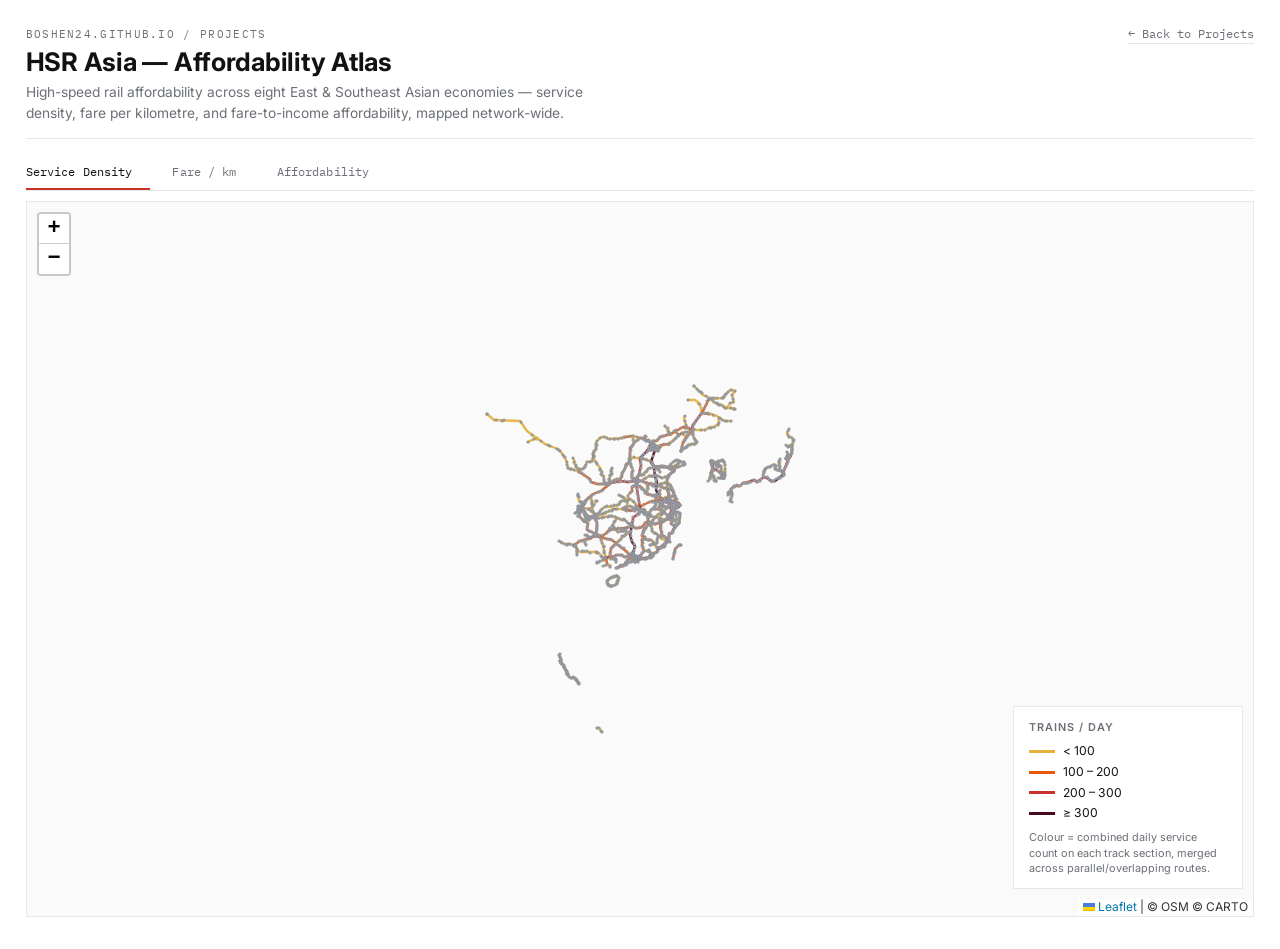
==== hsr-asia.html @ 026d2e83 "Add HSR Asia interactive project page Adds a data-minimized, self-styled showcase (hsr-asia.html) wi" ====
<!DOCTYPE html>
<html lang="en">
<head>
<meta charset="UTF-8">
<meta name="viewport" content="width=device-width, initial-scale=1">
<title>Bo Shen - HSR Asia</title>
<link rel="preconnect" href="https://fonts.googleapis.com">
<link rel="preconnect" href="https://fonts.gstatic.com" crossorigin>
<link href="https://fonts.googleapis.com/css2?family=Inter:wght@400;500;600;700&family=IBM+Plex+Mono:wght@400;500&display=swap" rel="stylesheet">
<link rel="stylesheet" href="assets/vendor/leaflet/leaflet.css">
<style>
  :root {
    --bg: #ffffff;
    --panel: #fafafa;
    --ink: #111214;
    --ink-soft: #6b6f76;
    --line: #e6e7ea;
    --accent: #c8312c;
  }
  * { box-sizing: border-box; }
  html, body { margin: 0; background: var(--bg); }
  body {
    color: var(--ink);
    font-family: "Inter", -apple-system, "Segoe UI", Roboto, Helvetica, Arial, sans-serif;
    -webkit-font-smoothing: antialiased;
  }
  main { max-width: 1600px; margin: 0 auto; padding: 1.6rem 1.6rem 2rem; }

  header { padding-bottom: .9rem; border-bottom: 1px solid var(--line); margin-bottom: 1rem;
           display:flex; align-items:baseline; justify-content:space-between; flex-wrap:wrap; gap:.5rem 1.5rem; }
  .header-text { flex: 1 1 auto; min-width: 260px; }
  .kicker { display:block; font-family:"IBM Plex Mono",monospace; font-size:.68rem; letter-spacing:.12em;
            text-transform:uppercase; color: var(--ink-soft); margin-bottom:.35rem; }
  h1 { font-size: clamp(1.3rem, 2.4vw, 1.6rem); font-weight: 700; letter-spacing: -0.01em; margin: 0; display:inline; }
  .intro { color: var(--ink-soft); max-width: 62ch; margin: .3rem 0 0; line-height: 1.5; font-size: .86rem; }
  .backlink { flex: 0 0 auto; font-family:"IBM Plex Mono",monospace; font-size:.75rem;
              color: var(--ink-soft); text-decoration:none; border-bottom: 1px solid var(--line); padding-bottom:.15rem; }
  .backlink:hover { color: var(--accent); border-color: var(--accent); }
  .backlink::before { content:"← "; }

  .tabs { display:flex; gap:0; margin-bottom: .6rem; border-bottom: 1px solid var(--line); }
  .tab {
    font-family:"IBM Plex Mono",monospace; font-size:.78rem; letter-spacing:.01em;
    background:none; border:none; cursor:pointer; color: var(--ink-soft);
    padding:.55rem 1.1rem .55rem 0; margin-right:1.4rem; border-bottom:2px solid transparent;
  }
  .tab:hover { color: var(--ink); }
  .tab.active { color: var(--ink); border-bottom-color: var(--accent); }

  .mapwrap { position:relative; border:1px solid var(--line); overflow:hidden;
             height: calc(100vh - 11.5rem); min-height:480px; background: var(--panel); }
  .mapview { position:absolute; inset:0; display:none; }
  .mapview.active { display:block; }
  .mapdiv { position:absolute; inset:0; }
  .leaflet-container { background: var(--panel); font-family:"Inter",sans-serif; }

  .legend {
    background: #ffffff; color: var(--ink); border:1px solid var(--line);
    padding:.75rem .9rem; font-size:.76rem; line-height:1.5; max-width:230px;
  }
  .legend h4 { margin:0 0 .45rem; font-size:.68rem; text-transform:uppercase; letter-spacing:.09em;
               color: var(--ink-soft); font-weight:600; }
  .legend .note { color: var(--ink-soft); font-size:.68rem; margin-top:.5rem; line-height:1.4; }
  .legend-row { display:flex; align-items:center; gap:.5rem; margin:.15rem 0; }
  .legend-swatch { width:26px; height:3px; flex:0 0 auto; }
  .grad-bar { height:6px; margin:.3rem 0 .25rem; }
  .grad-ticks { font-family:"IBM Plex Mono",monospace; font-size:.65rem; color: var(--ink-soft); }

  .leaflet-popup-content-wrapper, .leaflet-popup-tip { background: #fff; color: var(--ink); border-radius: 2px; }
  .leaflet-popup-content { font-family:"Inter",sans-serif; font-size:.82rem; line-height:1.5; margin:.7rem .85rem; min-width:200px; }
  .leaflet-popup-content .pt { font-weight:600; font-size:.9rem; margin-bottom:.25rem; }
  .leaflet-popup-content .row { display:flex; justify-content:space-between; gap:1rem; }
  .leaflet-popup-content .row .v { font-weight:600; font-family:"IBM Plex Mono",monospace; font-size:.78rem; }
  .leaflet-popup-content .meth { font-size:.68rem; color: var(--ink-soft); }
  .leaflet-popup-content .blk { border-top:1px solid var(--line); margin-top:.45rem; padding-top:.45rem; }
</style>
</head>
<body>
<main>
  <header>
    <div class="header-text">
      <span class="kicker">boshen24.github.io / projects</span>
      <h1>HSR Asia — Affordability Atlas</h1>
      <p class="intro">High-speed rail affordability across eight East &amp; Southeast Asian economies — service
        density, fare per kilometre, and fare-to-income affordability, mapped network-wide.</p>
    </div>
    <a href="projects.html" class="backlink">Back to Projects</a>
  </header>

  <section id="hsr-asia-maps">
    <div class="tabs">
      <button class="tab active" data-tab="density">Service Density</button>
      <button class="tab" data-tab="fare">Fare / km</button>
      <button class="tab" data-tab="afford">Affordability</button>
    </div>

    <div class="mapwrap">
      <div class="mapview active" id="view-density"><div class="mapdiv" id="map-density"></div></div>
      <div class="mapview" id="view-fare"><div class="mapdiv" id="map-fare"></div></div>
      <div class="mapview" id="view-afford"><div class="mapdiv" id="map-afford"></div></div>
    </div>
  </section>
</main>

<script src="assets/vendor/leaflet/leaflet.js"></script>
<script src="assets/hsr-asia/hsr-asia.js"></script>
</body>
</html>
---- assets/vendor/leaflet/leaflet.css ----
/* required styles */

.leaflet-pane,
.leaflet-tile,
.leaflet-marker-icon,
.leaflet-marker-shadow,
.leaflet-tile-container,
.leaflet-pane > svg,
.leaflet-pane > canvas,
.leaflet-zoom-box,
.leaflet-image-layer,
.leaflet-layer {
	position: absolute;
	left: 0;
	top: 0;
	}
.leaflet-container {
	overflow: hidden;
	}
.leaflet-tile,
.leaflet-marker-icon,
.leaflet-marker-shadow {
	-webkit-user-select: none;
	   -moz-user-select: none;
	        user-select: none;
	  -webkit-user-drag: none;
	}
/* Prevents IE11 from highlighting tiles in blue */
.leaflet-tile::selection {
	background: transparent;
}
/* Safari renders non-retina tile on retina better with this, but Chrome is worse */
.leaflet-safari .leaflet-tile {
	image-rendering: -webkit-optimize-contrast;
	}
/* hack that prevents hw layers "stretching" when loading new tiles */
.leaflet-safari .leaflet-tile-container {
	width: 1600px;
	height: 1600px;
	-webkit-transform-origin: 0 0;
	}
.leaflet-marker-icon,
.leaflet-marker-shadow {
	display: block;
	}
/* .leaflet-container svg: reset svg max-width decleration shipped in Joomla! (joomla.org) 3.x */
/* .leaflet-container img: map is broken in FF if you have max-width: 100% on tiles */
.leaflet-container .leaflet-overlay-pane svg {
	max-width: none !important;
	max-height: none !important;
	}
.leaflet-container .leaflet-marker-pane img,
.leaflet-container .leaflet-shadow-pane img,
.leaflet-container .leaflet-tile-pane img,
.leaflet-container img.leaflet-image-layer,
.leaflet-container .leaflet-tile {
	max-width: none !important;
	max-height: none !important;
	width: auto;
	padding: 0;
	}

.leaflet-container img.leaflet-tile {
	/* See: https://bugs.chromium.org/p/chromium/issues/detail?id=600120 */
	mix-blend-mode: plus-lighter;
}

.leaflet-container.leaflet-touch-zoom {
	-ms-touch-action: pan-x pan-y;
	touch-action: pan-x pan-y;
	}
.leaflet-container.leaflet-touch-drag {
	-ms-touch-action: pinch-zoom;
	/* Fallback for FF which doesn't support pinch-zoom */
	touch-action: none;
	touch-action: pinch-zoom;
}
.leaflet-container.leaflet-touch-drag.leaflet-touch-zoom {
	-ms-touch-action: none;
	touch-action: none;
}
.leaflet-container {
	-webkit-tap-highlight-color: transparent;
}
.leaflet-container a {
	-webkit-tap-highlight-color: rgba(51, 181, 229, 0.4);
}
.leaflet-tile {
	filter: inherit;
	visibility: hidden;
	}
.leaflet-tile-loaded {
	visibility: inherit;
	}
.leaflet-zoom-box {
	width: 0;
	height: 0;
	-moz-box-sizing: border-box;
	     box-sizing: border-box;
	z-index: 800;
	}
/* workaround for https://bugzilla.mozilla.org/show_bug.cgi?id=888319 */
.leaflet-overlay-pane svg {
	-moz-user-select: none;
	}

.leaflet-pane         { z-index: 400; }

.leaflet-tile-pane    { z-index: 200; }
.leaflet-overlay-pane { z-index: 400; }
.leaflet-shadow-pane  { z-index: 500; }
.leaflet-marker-pane  { z-index: 600; }
.leaflet-tooltip-pane   { z-index: 650; }
.leaflet-popup-pane   { z-index: 700; }

.leaflet-map-pane canvas { z-index: 100; }
.leaflet-map-pane svg    { z-index: 200; }

.leaflet-vml-shape {
	width: 1px;
	height: 1px;
	}
.lvml {
	behavior: url(#default#VML);
	display: inline-block;
	position: absolute;
	}


/* control positioning */

.leaflet-control {
	position: relative;
	z-index: 800;
	pointer-events: visiblePainted; /* IE 9-10 doesn't have auto */
	pointer-events: auto;
	}
.leaflet-top,
.leaflet-bottom {
	position: absolute;
	z-index: 1000;
	pointer-events: none;
	}
.leaflet-top {
	top: 0;
	}
.leaflet-right {
	right: 0;
	}
.leaflet-bottom {
	bottom: 0;
	}
.leaflet-left {
	left: 0;
	}
.leaflet-control {
	float: left;
	clear: both;
	}
.leaflet-right .leaflet-control {
	float: right;
	}
.leaflet-top .leaflet-control {
	margin-top: 10px;
	}
.leaflet-bottom .leaflet-control {
	margin-bottom: 10px;
	}
.leaflet-left .leaflet-control {
	margin-left: 10px;
	}
.leaflet-right .leaflet-control {
	margin-right: 10px;
	}


/* zoom and fade animations */

.leaflet-fade-anim .leaflet-popup {
	opacity: 0;
	-webkit-transition: opacity 0.2s linear;
	   -moz-transition: opacity 0.2s linear;
	        transition: opacity 0.2s linear;
	}
.leaflet-fade-anim .leaflet-map-pane .leaflet-popup {
	opacity: 1;
	}
.leaflet-zoom-animated {
	-webkit-transform-origin: 0 0;
	    -ms-transform-origin: 0 0;
	        transform-origin: 0 0;
	}
svg.leaflet-zoom-animated {
	will-change: transform;
}

.leaflet-zoom-anim .leaflet-zoom-animated {
	-webkit-transition: -webkit-transform 0.25s cubic-bezier(0,0,0.25,1);
	   -moz-transition:    -moz-transform 0.25s cubic-bezier(0,0,0.25,1);
	        transition:         transform 0.25s cubic-bezier(0,0,0.25,1);
	}
.leaflet-zoom-anim .leaflet-tile,
.leaflet-pan-anim .leaflet-tile {
	-webkit-transition: none;
	   -moz-transition: none;
	        transition: none;
	}

.leaflet-zoom-anim .leaflet-zoom-hide {
	visibility: hidden;
	}


/* cursors */

.leaflet-interactive {
	cursor: pointer;
	}
.leaflet-grab {
	cursor: -webkit-grab;
	cursor:    -moz-grab;
	cursor:         grab;
	}
.leaflet-crosshair,
.leaflet-crosshair .leaflet-interactive {
	cursor: crosshair;
	}
.leaflet-popup-pane,
.leaflet-control {
	cursor: auto;
	}
.leaflet-dragging .leaflet-grab,
.leaflet-dragging .leaflet-grab .leaflet-interactive,
.leaflet-dragging .leaflet-marker-draggable {
	cursor: move;
	cursor: -webkit-grabbing;
	cursor:    -moz-grabbing;
	cursor:         grabbing;
	}

/* marker & overlays interactivity */
.leaflet-marker-icon,
.leaflet-marker-shadow,
.leaflet-image-layer,
.leaflet-pane > svg path,
.leaflet-tile-container {
	pointer-events: none;
	}

.leaflet-marker-icon.leaflet-interactive,
.leaflet-image-layer.leaflet-interactive,
.leaflet-pane > svg path.leaflet-interactive,
svg.leaflet-image-layer.leaflet-interactive path {
	pointer-events: visiblePainted; /* IE 9-10 doesn't have auto */
	pointer-events: auto;
	}

/* visual tweaks */

.leaflet-container {
	background: #ddd;
	outline-offset: 1px;
	}
.leaflet-container a {
	color: #0078A8;
	}
.leaflet-zoom-box {
	border: 2px dotted #38f;
	background: rgba(255,255,255,0.5);
	}


/* general typography */
.leaflet-container {
	font-family: "Helvetica Neue", Arial, Helvetica, sans-serif;
	font-size: 12px;
	font-size: 0.75rem;
	line-height: 1.5;
	}


/* general toolbar styles */

.leaflet-bar {
	box-shadow: 0 1px 5px rgba(0,0,0,0.65);
	border-radius: 4px;
	}
.leaflet-bar a {
	background-color: #fff;
	border-bottom: 1px solid #ccc;
	width: 26px;
	height: 26px;
	line-height: 26px;
	display: block;
	text-align: center;
	text-decoration: none;
	color: black;
	}
.leaflet-bar a,
.leaflet-control-layers-toggle {
	background-position: 50% 50%;
	background-repeat: no-repeat;
	display: block;
	}
.leaflet-bar a:hover,
.leaflet-bar a:focus {
	background-color: #f4f4f4;
	}
.leaflet-bar a:first-child {
	border-top-left-radius: 4px;
	border-top-right-radius: 4px;
	}
.leaflet-bar a:last-child {
	border-bottom-left-radius: 4px;
	border-bottom-right-radius: 4px;
	border-bottom: none;
	}
.leaflet-bar a.leaflet-disabled {
	cursor: default;
	background-color: #f4f4f4;
	color: #bbb;
	}

.leaflet-touch .leaflet-bar a {
	width: 30px;
	height: 30px;
	line-height: 30px;
	}
.leaflet-touch .leaflet-bar a:first-child {
	border-top-left-radius: 2px;
	border-top-right-radius: 2px;
	}
.leaflet-touch .leaflet-bar a:last-child {
	border-bottom-left-radius: 2px;
	border-bottom-right-radius: 2px;
	}

/* zoom control */

.leaflet-control-zoom-in,
.leaflet-control-zoom-out {
	font: bold 18px 'Lucida Console', Monaco, monospace;
	text-indent: 1px;
	}

.leaflet-touch .leaflet-control-zoom-in, .leaflet-touch .leaflet-control-zoom-out  {
	font-size: 22px;
	}


/* layers control */

.leaflet-control-layers {
	box-shadow: 0 1px 5px rgba(0,0,0,0.4);
	background: #fff;
	border-radius: 5px;
	}
.leaflet-control-layers-toggle {
	background-image: url(images/layers.png);
	width: 36px;
	height: 36px;
	}
.leaflet-retina .leaflet-control-layers-toggle {
	background-image: url(images/layers-2x.png);
	background-size: 26px 26px;
	}
.leaflet-touch .leaflet-control-layers-toggle {
	width: 44px;
	height: 44px;
	}
.leaflet-control-layers .leaflet-control-layers-list,
.leaflet-control-layers-expanded .leaflet-control-layers-toggle {
	display: none;
	}
.leaflet-control-layers-expanded .leaflet-control-layers-list {
	display: block;
	position: relative;
	}
.leaflet-control-layers-expanded {
	padding: 6px 10px 6px 6px;
	color: #333;
	background: #fff;
	}
.leaflet-control-layers-scrollbar {
	overflow-y: scroll;
	overflow-x: hidden;
	padding-right: 5px;
	}
.leaflet-control-layers-selector {
	margin-top: 2px;
	position: relative;
	top: 1px;
	}
.leaflet-control-layers label {
	display: block;
	font-size: 13px;
	font-size: 1.08333em;
	}
.leaflet-control-layers-separator {
	height: 0;
	border-top: 1px solid #ddd;
	margin: 5px -10px 5px -6px;
	}

/* Default icon URLs */
.leaflet-default-icon-path { /* used only in path-guessing heuristic, see L.Icon.Default */
	background-image: url(images/marker-icon.png);
	}


/* attribution and scale controls */

.leaflet-container .leaflet-control-attribution {
	background: #fff;
	background: rgba(255, 255, 255, 0.8);
	margin: 0;
	}
.leaflet-control-attribution,
.leaflet-control-scale-line {
	padding: 0 5px;
	color: #333;
	line-height: 1.4;
	}
.leaflet-control-attribution a {
	text-decoration: none;
	}
.leaflet-control-attribution a:hover,
.leaflet-control-attribution a:focus {
	text-decoration: underline;
	}
.leaflet-attribution-flag {
	display: inline !important;
	vertical-align: baseline !important;
	width: 1em;
	height: 0.6669em;
	}
.leaflet-left .leaflet-control-scale {
	margin-left: 5px;
	}
.leaflet-bottom .leaflet-control-scale {
	margin-bottom: 5px;
	}
.leaflet-control-scale-line {
	border: 2px solid #777;
	border-top: none;
	line-height: 1.1;
	padding: 2px 5px 1px;
	white-space: nowrap;
	-moz-box-sizing: border-box;
	     box-sizing: border-box;
	background: rgba(255, 255, 255, 0.8);
	text-shadow: 1px 1px #fff;
	}
.leaflet-control-scale-line:not(:first-child) {
	border-top: 2px solid #777;
	border-bottom: none;
	margin-top: -2px;
	}
.leaflet-control-scale-line:not(:first-child):not(:last-child) {
	border-bottom: 2px solid #777;
	}

.leaflet-touch .leaflet-control-attribution,
.leaflet-touch .leaflet-control-layers,
.leaflet-touch .leaflet-bar {
	box-shadow: none;
	}
.leaflet-touch .leaflet-control-layers,
.leaflet-touch .leaflet-bar {
	border: 2px solid rgba(0,0,0,0.2);
	background-clip: padding-box;
	}


/* popup */

.leaflet-popup {
	position: absolute;
	text-align: center;
	margin-bottom: 20px;
	}
.leaflet-popup-content-wrapper {
	padding: 1px;
	text-align: left;
	border-radius: 12px;
	}
.leaflet-popup-content {
	margin: 13px 24px 13px 20px;
	line-height: 1.3;
	font-size: 13px;
	font-size: 1.08333em;
	min-height: 1px;
	}
.leaflet-popup-content p {
	margin: 17px 0;
	margin: 1.3em 0;
	}
.leaflet-popup-tip-container {
	width: 40px;
	height: 20px;
	position: absolute;
	left: 50%;
	margin-top: -1px;
	margin-left: -20px;
	overflow: hidden;
	pointer-events: none;
	}
.leaflet-popup-tip {
	width: 17px;
	height: 17px;
	padding: 1px;

	margin: -10px auto 0;
	pointer-events: auto;

	-webkit-transform: rotate(45deg);
	   -moz-transform: rotate(45deg);
	    -ms-transform: rotate(45deg);
	        transform: rotate(45deg);
	}
.leaflet-popup-content-wrapper,
.leaflet-popup-tip {
	background: white;
	color: #333;
	box-shadow: 0 3px 14px rgba(0,0,0,0.4);
	}
.leaflet-container a.leaflet-popup-close-button {
	position: absolute;
	top: 0;
	right: 0;
	border: none;
	text-align: center;
	width: 24px;
	height: 24px;
	font: 16px/24px Tahoma, Verdana, sans-serif;
	color: #757575;
	text-decoration: none;
	background: transparent;
	}
.leaflet-container a.leaflet-popup-close-button:hover,
.leaflet-container a.leaflet-popup-close-button:focus {
	color: #585858;
	}
.leaflet-popup-scrolled {
	overflow: auto;
	}

.leaflet-oldie .leaflet-popup-content-wrapper {
	-ms-zoom: 1;
	}
.leaflet-oldie .leaflet-popup-tip {
	width: 24px;
	margin: 0 auto;

	-ms-filter: "progid:DXImageTransform.Microsoft.Matrix(M11=0.70710678, M12=0.70710678, M21=-0.70710678, M22=0.70710678)";
	filter: progid:DXImageTransform.Microsoft.Matrix(M11=0.70710678, M12=0.70710678, M21=-0.70710678, M22=0.70710678);
	}

.leaflet-oldie .leaflet-control-zoom,
.leaflet-oldie .leaflet-control-layers,
.leaflet-oldie .leaflet-popup-content-wrapper,
.leaflet-oldie .leaflet-popup-tip {
	border: 1px solid #999;
	}


/* div icon */

.leaflet-div-icon {
	background: #fff;
	border: 1px solid #666;
	}


/* Tooltip */
/* Base styles for the element that has a tooltip */
.leaflet-tooltip {
	position: absolute;
	padding: 6px;
	background-color: #fff;
	border: 1px solid #fff;
	border-radius: 3px;
	color: #222;
	white-space: nowrap;
	-webkit-user-select: none;
	-moz-user-select: none;
	-ms-user-select: none;
	user-select: none;
	pointer-events: none;
	box-shadow: 0 1px 3px rgba(0,0,0,0.4);
	}
.leaflet-tooltip.leaflet-interactive {
	cursor: pointer;
	pointer-events: auto;
	}
.leaflet-tooltip-top:before,
.leaflet-tooltip-bottom:before,
.leaflet-tooltip-left:before,
.leaflet-tooltip-right:before {
	position: absolute;
	pointer-events: none;
	border: 6px solid transparent;
	background: transparent;
	content: "";
	}

/* Directions */

.leaflet-tooltip-bottom {
	margin-top: 6px;
}
.leaflet-tooltip-top {
	margin-top: -6px;
}
.leaflet-tooltip-bottom:before,
.leaflet-tooltip-top:before {
	left: 50%;
	margin-left: -6px;
	}
.leaflet-tooltip-top:before {
	bottom: 0;
	margin-bottom: -12px;
	border-top-color: #fff;
	}
.leaflet-tooltip-bottom:before {
	top: 0;
	margin-top: -12px;
	margin-left: -6px;
	border-bottom-color: #fff;
	}
.leaflet-tooltip-left {
	margin-left: -6px;
}
.leaflet-tooltip-right {
	margin-left: 6px;
}
.leaflet-tooltip-left:before,
.leaflet-tooltip-right:before {
	top: 50%;
	margin-top: -6px;
	}
.leaflet-tooltip-left:before {
	right: 0;
	margin-right: -12px;
	border-left-color: #fff;
	}
.leaflet-tooltip-right:before {
	left: 0;
	margin-left: -12px;
	border-right-color: #fff;
	}

/* Printing */

@media print {
	/* Prevent printers from removing background-images of controls. */
	.leaflet-control {
		-webkit-print-color-adjust: exact;
		print-color-adjust: exact;
		}
	}
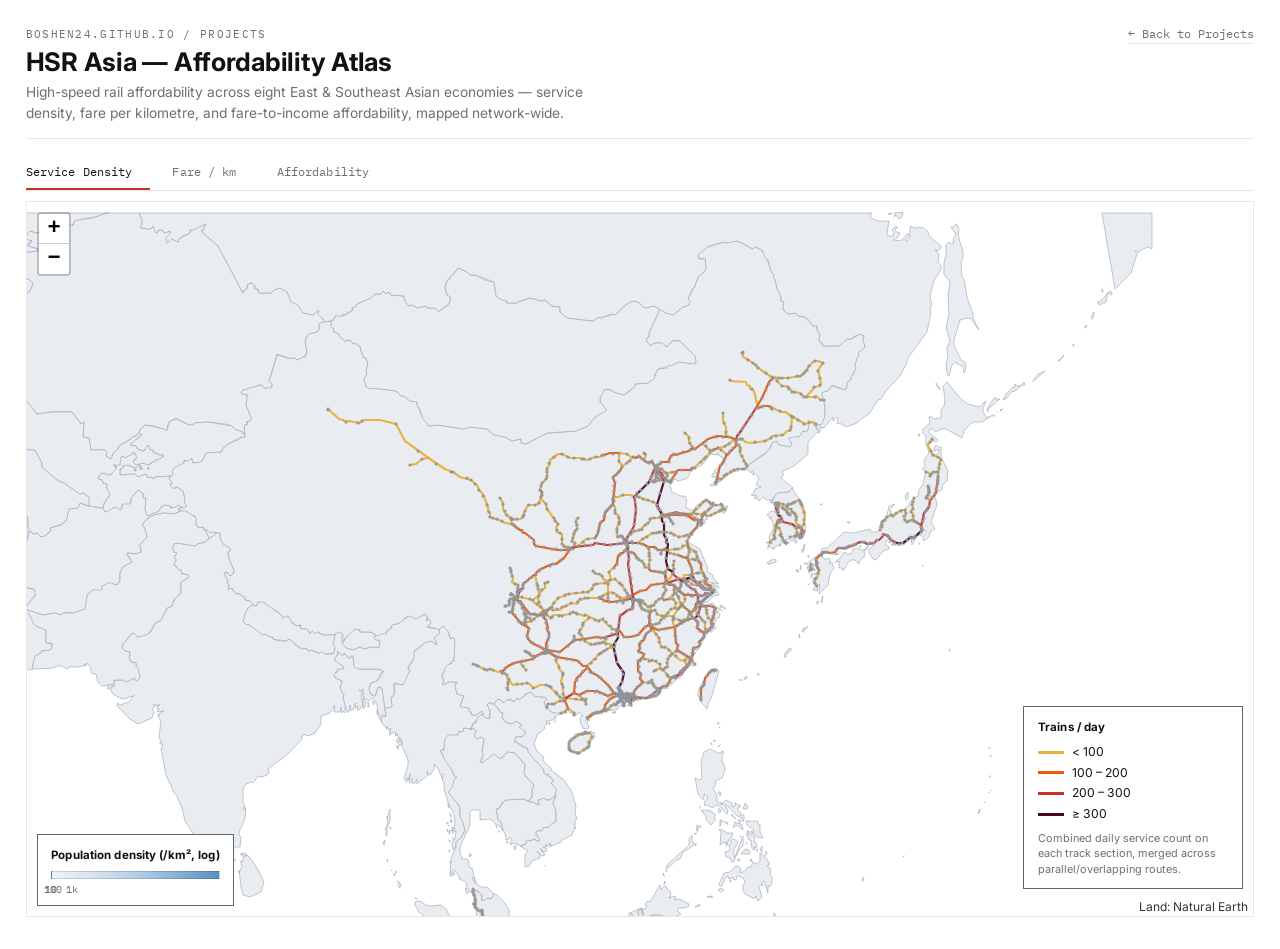
==== commit d6fafa98: "Rework HSR Asia page to match the paper's own figure style Replaces the OSM/CARTO tile basemap with " ====
--- a/hsr-asia.html
+++ b/hsr-asia.html
@@ -11,11 +11,12 @@
 <style>
   :root {
     --bg: #ffffff;
-    --panel: #fafafa;
+    --panel: #ffffff;
     --ink: #111214;
     --ink-soft: #6b6f76;
     --line: #e6e7ea;
     --accent: #c8312c;
+    --border-strong: #5b6670;
   }
   * { box-sizing: border-box; }
   html, body { margin: 0; background: var(--bg); }
@@ -55,16 +56,19 @@
   .leaflet-container { background: var(--panel); font-family:"Inter",sans-serif; }
 
   .legend {
-    background: #ffffff; color: var(--ink); border:1px solid var(--line);
-    padding:.75rem .9rem; font-size:.76rem; line-height:1.5; max-width:230px;
+    background: #ffffff; color: var(--ink); border:1.5px solid var(--border-strong);
+    padding:.7rem .85rem; font-size:.76rem; line-height:1.5; max-width:220px;
   }
-  .legend h4 { margin:0 0 .45rem; font-size:.68rem; text-transform:uppercase; letter-spacing:.09em;
-               color: var(--ink-soft); font-weight:600; }
+  .legend + .legend { margin-bottom: .6rem; }
+  .legend h4 { margin:0 0 .45rem; font-size:.72rem; letter-spacing:.01em;
+               color: var(--ink); font-weight:700; }
   .legend .note { color: var(--ink-soft); font-size:.68rem; margin-top:.5rem; line-height:1.4; }
   .legend-row { display:flex; align-items:center; gap:.5rem; margin:.15rem 0; }
   .legend-swatch { width:26px; height:3px; flex:0 0 auto; }
-  .grad-bar { height:6px; margin:.3rem 0 .25rem; }
+  .grad-bar { height:8px; margin:.3rem 0 .2rem; border:1px solid rgba(0,0,0,.15); }
   .grad-ticks { font-family:"IBM Plex Mono",monospace; font-size:.65rem; color: var(--ink-soft); }
+  .grad-ends { display:flex; justify-content:space-between; font-size:.68rem; color: var(--ink-soft);
+               font-style:italic; margin-top:.3rem; }
 
   .leaflet-popup-content-wrapper, .leaflet-popup-tip { background: #fff; color: var(--ink); border-radius: 2px; }
   .leaflet-popup-content { font-family:"Inter",sans-serif; font-size:.82rem; line-height:1.5; margin:.7rem .85rem; min-width:200px; }
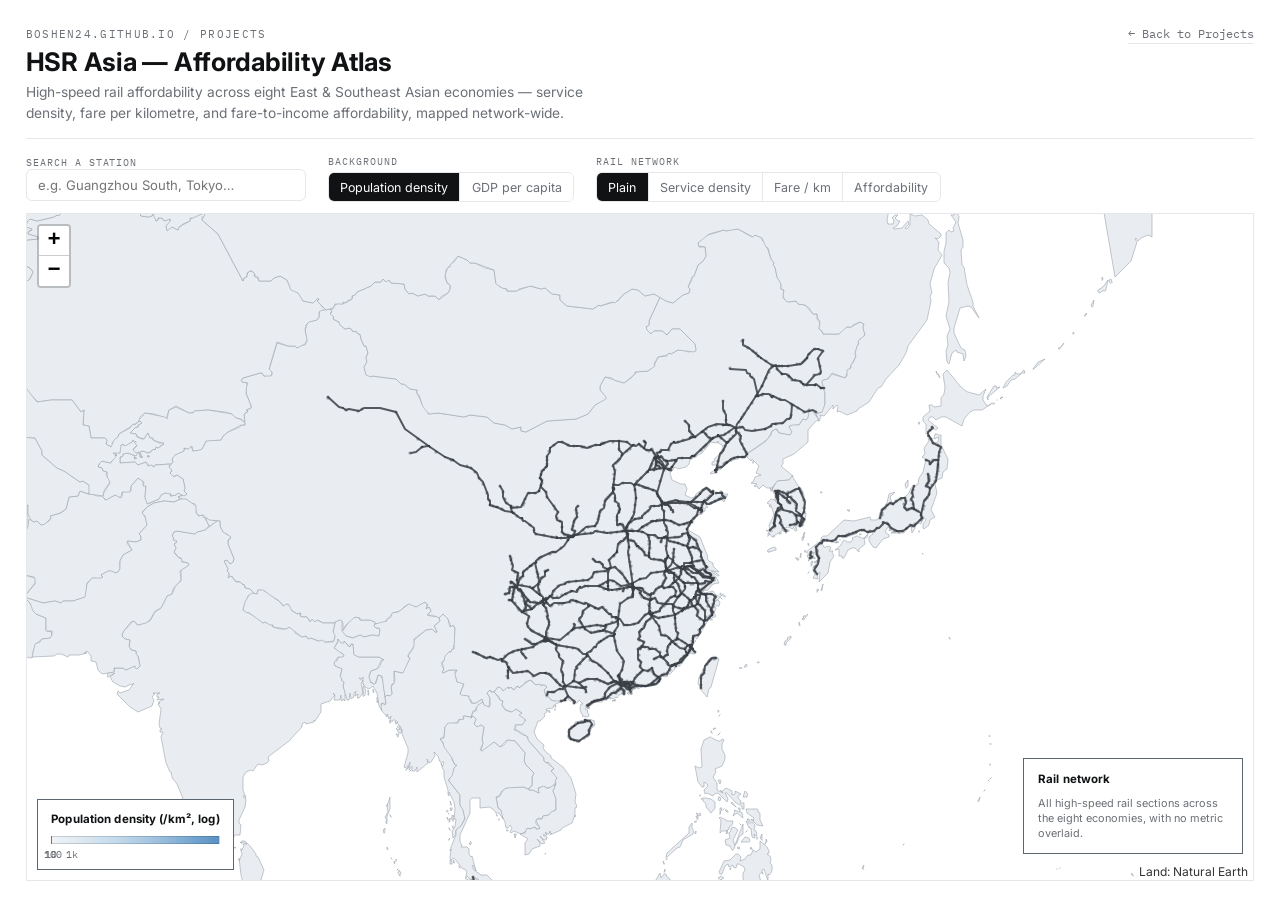
==== commit c7fb0b0c: "Rework HSR Asia page: unified map with independent layer toggles + search Replaces the 3-tab layout " ====
--- a/hsr-asia.html
+++ b/hsr-asia.html
@@ -39,19 +39,37 @@
   .backlink:hover { color: var(--accent); border-color: var(--accent); }
   .backlink::before { content:"← "; }
 
-  .tabs { display:flex; gap:0; margin-bottom: .6rem; border-bottom: 1px solid var(--line); }
-  .tab {
-    font-family:"IBM Plex Mono",monospace; font-size:.78rem; letter-spacing:.01em;
-    background:none; border:none; cursor:pointer; color: var(--ink-soft);
-    padding:.55rem 1.1rem .55rem 0; margin-right:1.4rem; border-bottom:2px solid transparent;
+  /* ---- toolbar: search + two independent layer pickers ---- */
+  .toolbar { display:flex; flex-wrap:wrap; align-items:center; gap:.9rem 1.4rem; margin-bottom: .7rem; }
+  .field-group { display:flex; flex-direction:column; gap:.3rem; }
+  .field-label { font-family:"IBM Plex Mono",monospace; font-size:.62rem; letter-spacing:.1em; text-transform:uppercase; color: var(--ink-soft); }
+  .segmented { display:inline-flex; border:1px solid var(--line); border-radius:6px; overflow:hidden; }
+  .segmented button {
+    font-family:"Inter",sans-serif; font-size:.78rem; background:#fff; color: var(--ink-soft);
+    border:none; padding:.4rem .7rem; cursor:pointer; border-right:1px solid var(--line);
   }
-  .tab:hover { color: var(--ink); }
-  .tab.active { color: var(--ink); border-bottom-color: var(--accent); }
+  .segmented button:last-child { border-right:none; }
+  .segmented button:hover { color: var(--ink); background:#f5f5f6; }
+  .segmented button.active { background: var(--ink); color:#fff; }
+
+  .search-wrap { position:relative; flex: 1 1 220px; max-width:280px; }
+  .search-input {
+    width:100%; font-family:"Inter",sans-serif; font-size:.82rem; padding:.42rem .7rem;
+    border:1px solid var(--line); border-radius:6px; color: var(--ink); background:#fff;
+  }
+  .search-input:focus { outline:none; border-color: var(--accent); }
+  .search-results {
+    position:absolute; top:calc(100% + 4px); left:0; right:0; background:#fff;
+    border:1px solid var(--line); border-radius:6px; box-shadow:0 8px 20px rgba(0,0,0,.1);
+    max-height:280px; overflow-y:auto; z-index:1000; display:none;
+  }
+  .search-results.open { display:block; }
+  .search-result { padding:.45rem .7rem; font-size:.8rem; cursor:pointer; display:flex; justify-content:space-between; gap:.6rem; }
+  .search-result:hover, .search-result.hi { background:#f5f5f6; }
+  .search-result .sub { color: var(--ink-soft); font-size:.7rem; }
 
   .mapwrap { position:relative; border:1px solid var(--line); overflow:hidden;
-             height: calc(100vh - 11.5rem); min-height:480px; background: var(--panel); }
-  .mapview { position:absolute; inset:0; display:none; }
-  .mapview.active { display:block; }
+             height: calc(100vh - 14.5rem); min-height:440px; background: var(--panel); }
   .mapdiv { position:absolute; inset:0; }
   .leaflet-container { background: var(--panel); font-family:"Inter",sans-serif; }
 
@@ -59,7 +77,6 @@
     background: #ffffff; color: var(--ink); border:1.5px solid var(--border-strong);
     padding:.7rem .85rem; font-size:.76rem; line-height:1.5; max-width:220px;
   }
-  .legend + .legend { margin-bottom: .6rem; }
   .legend h4 { margin:0 0 .45rem; font-size:.72rem; letter-spacing:.01em;
                color: var(--ink); font-weight:700; }
   .legend .note { color: var(--ink-soft); font-size:.68rem; margin-top:.5rem; line-height:1.4; }
@@ -73,6 +90,7 @@
   .leaflet-popup-content-wrapper, .leaflet-popup-tip { background: #fff; color: var(--ink); border-radius: 2px; }
   .leaflet-popup-content { font-family:"Inter",sans-serif; font-size:.82rem; line-height:1.5; margin:.7rem .85rem; min-width:200px; }
   .leaflet-popup-content .pt { font-weight:600; font-size:.9rem; margin-bottom:.25rem; }
+  .leaflet-popup-content .pt .local { font-weight:400; color: var(--ink-soft); font-size:.78rem; }
   .leaflet-popup-content .row { display:flex; justify-content:space-between; gap:1rem; }
   .leaflet-popup-content .row .v { font-weight:600; font-family:"IBM Plex Mono",monospace; font-size:.78rem; }
   .leaflet-popup-content .meth { font-size:.68rem; color: var(--ink-soft); }
@@ -91,19 +109,33 @@
     <a href="projects.html" class="backlink">Back to Projects</a>
   </header>
 
-  <section id="hsr-asia-maps">
-    <div class="tabs">
-      <button class="tab active" data-tab="density">Service Density</button>
-      <button class="tab" data-tab="fare">Fare / km</button>
-      <button class="tab" data-tab="afford">Affordability</button>
+  <div class="toolbar">
+    <div class="search-wrap">
+      <div class="field-label">Search a station</div>
+      <input class="search-input" id="station-search" type="text" placeholder="e.g. Guangzhou South, Tokyo…" autocomplete="off">
+      <div class="search-results" id="search-results"></div>
     </div>
+    <div class="field-group">
+      <div class="field-label">Background</div>
+      <div class="segmented" id="bg-picker">
+        <button data-bg="pop" class="active">Population density</button>
+        <button data-bg="gdp">GDP per capita</button>
+      </div>
+    </div>
+    <div class="field-group">
+      <div class="field-label">Rail network</div>
+      <div class="segmented" id="rail-picker">
+        <button data-rail="plain" class="active">Plain</button>
+        <button data-rail="density">Service density</button>
+        <button data-rail="fare">Fare / km</button>
+        <button data-rail="afford">Affordability</button>
+      </div>
+    </div>
+  </div>
 
-    <div class="mapwrap">
-      <div class="mapview active" id="view-density"><div class="mapdiv" id="map-density"></div></div>
-      <div class="mapview" id="view-fare"><div class="mapdiv" id="map-fare"></div></div>
-      <div class="mapview" id="view-afford"><div class="mapdiv" id="map-afford"></div></div>
-    </div>
-  </section>
+  <div class="mapwrap">
+    <div class="mapdiv" id="map"></div>
+  </div>
 </main>
 
 <script src="assets/vendor/leaflet/leaflet.js"></script>
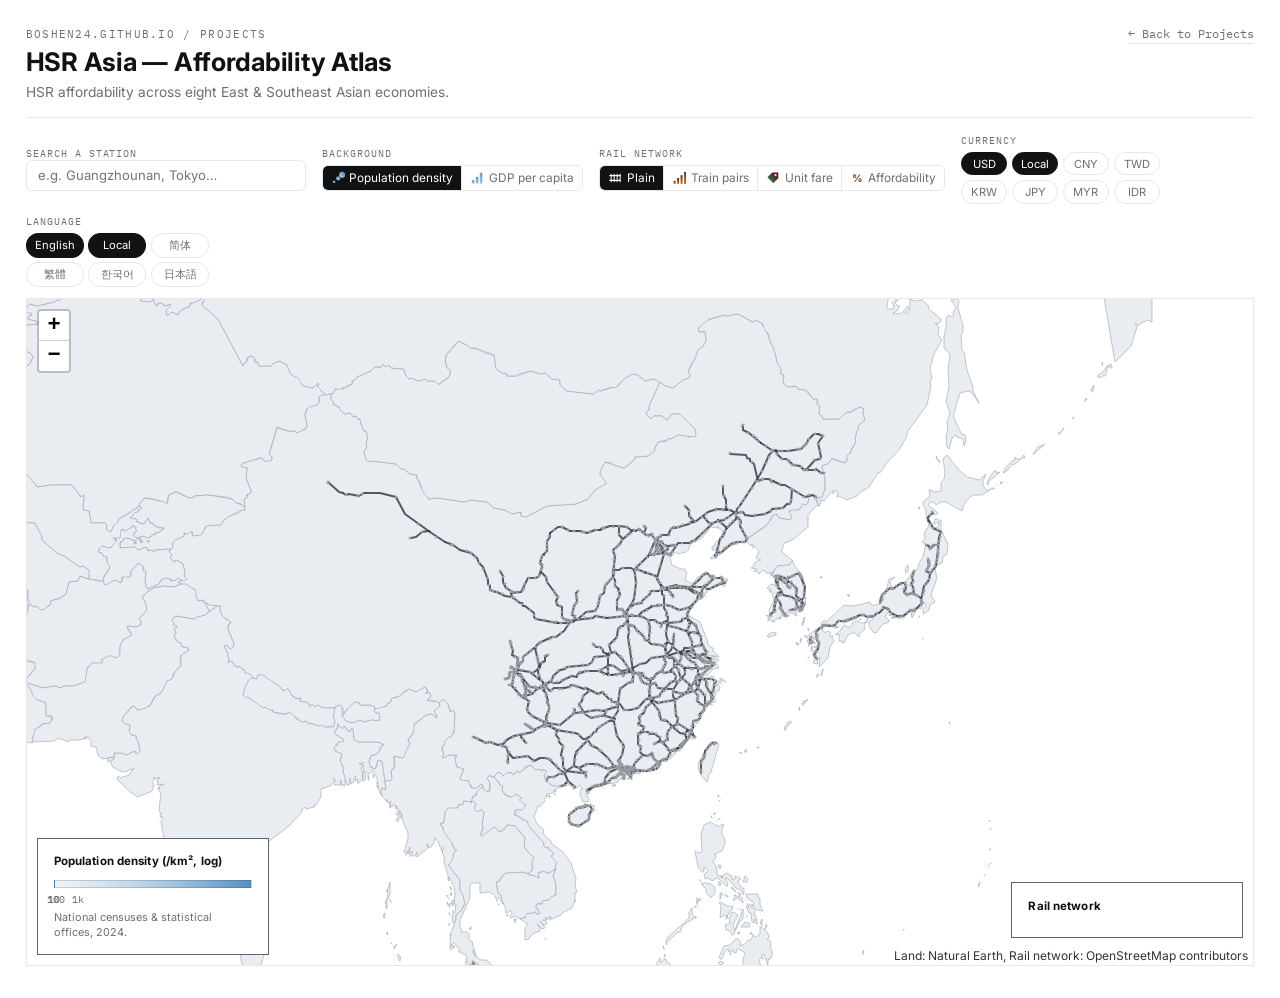
==== commit 817f8ddd: "Add currency/language selectors, fix station clicks, polish toolbar - Add multi-select currency chip" ====
--- a/hsr-asia.html
+++ b/hsr-asia.html
@@ -40,17 +40,20 @@
   .backlink::before { content:"← "; }
 
   /* ---- toolbar: search + two independent layer pickers ---- */
-  .toolbar { display:flex; flex-wrap:wrap; align-items:center; gap:.9rem 1.4rem; margin-bottom: .7rem; }
+  .toolbar { display:flex; flex-wrap:wrap; align-items:center; gap:.7rem 1rem; margin-bottom: .7rem; }
   .field-group { display:flex; flex-direction:column; gap:.3rem; }
   .field-label { font-family:"IBM Plex Mono",monospace; font-size:.62rem; letter-spacing:.1em; text-transform:uppercase; color: var(--ink-soft); }
   .segmented { display:inline-flex; border:1px solid var(--line); border-radius:6px; overflow:hidden; }
   .segmented button {
-    font-family:"Inter",sans-serif; font-size:.78rem; background:#fff; color: var(--ink-soft);
-    border:none; padding:.4rem .7rem; cursor:pointer; border-right:1px solid var(--line);
+    font-family:"Inter",sans-serif; font-size:.74rem; background:#fff; color: var(--ink-soft);
+    border:none; padding:.32rem .5rem; cursor:pointer; border-right:1px solid var(--line);
+    display:inline-flex; align-items:center; gap:.3rem;
   }
   .segmented button:last-child { border-right:none; }
   .segmented button:hover { color: var(--ink); background:#f5f5f6; }
   .segmented button.active { background: var(--ink); color:#fff; }
+  .btn-icon { width:14px; height:14px; flex:0 0 auto; display:block; }
+  .segmented button.active .btn-icon line { stroke: #fff; }
 
   .search-wrap { position:relative; flex: 1 1 220px; max-width:280px; }
   .search-input {
@@ -68,16 +71,28 @@
   .search-result:hover, .search-result.hi { background:#f5f5f6; }
   .search-result .sub { color: var(--ink-soft); font-size:.7rem; }
 
+  /* ---- multi-select chips (currency / language) — always visible, no dropdown ---- */
+  .chip-group { display:grid; gap:.3rem; }
+  #currency-chips { grid-template-columns: repeat(4, 1fr); }
+  #language-chips { grid-template-columns: repeat(3, 1fr); }
+  .chip {
+    font-family:"Inter",sans-serif; font-size:.7rem; background:#fff; color: var(--ink-soft);
+    border:1px solid var(--line); border-radius:12px; padding:.24rem .5rem; cursor:pointer;
+    text-align:center; white-space:nowrap;
+  }
+  .chip:hover { border-color: var(--border-strong); color: var(--ink); }
+  .chip.active { background: var(--ink); color:#fff; border-color: var(--ink); }
+
   .mapwrap { position:relative; border:1px solid var(--line); overflow:hidden;
              height: calc(100vh - 14.5rem); min-height:440px; background: var(--panel); }
   .mapdiv { position:absolute; inset:0; }
   .leaflet-container { background: var(--panel); font-family:"Inter",sans-serif; }
 
   .legend {
-    background: #ffffff; color: var(--ink); border:1.5px solid var(--border-strong);
-    padding:.7rem .85rem; font-size:.76rem; line-height:1.5; max-width:220px;
-  }
-  .legend h4 { margin:0 0 .45rem; font-size:.72rem; letter-spacing:.01em;
+    background: #ffffff; color: var(--ink); border:1px solid var(--border-strong);
+    padding:.85rem 1rem; font-size:.76rem; line-height:1.6; width:232px;
+  }
+  .legend h4 { margin:0 0 .55rem; font-size:.72rem; letter-spacing:.01em;
                color: var(--ink); font-weight:700; }
   .legend .note { color: var(--ink-soft); font-size:.68rem; margin-top:.5rem; line-height:1.4; }
   .legend-row { display:flex; align-items:center; gap:.5rem; margin:.15rem 0; }
@@ -88,13 +103,21 @@
                font-style:italic; margin-top:.3rem; }
 
   .leaflet-popup-content-wrapper, .leaflet-popup-tip { background: #fff; color: var(--ink); border-radius: 2px; }
-  .leaflet-popup-content { font-family:"Inter",sans-serif; font-size:.82rem; line-height:1.5; margin:.7rem .85rem; min-width:200px; }
-  .leaflet-popup-content .pt { font-weight:600; font-size:.9rem; margin-bottom:.25rem; }
-  .leaflet-popup-content .pt .local { font-weight:400; color: var(--ink-soft); font-size:.78rem; }
-  .leaflet-popup-content .row { display:flex; justify-content:space-between; gap:1rem; }
-  .leaflet-popup-content .row .v { font-weight:600; font-family:"IBM Plex Mono",monospace; font-size:.78rem; }
-  .leaflet-popup-content .meth { font-size:.68rem; color: var(--ink-soft); }
-  .leaflet-popup-content .blk { border-top:1px solid var(--line); margin-top:.45rem; padding-top:.45rem; }
+  .leaflet-tooltip { background: #fff; border: 1px solid var(--border-strong); border-radius: 3px;
+                      color: var(--ink); box-shadow: 0 3px 10px rgba(0,0,0,.12); }
+  .leaflet-tooltip-top:before { border-top-color: var(--border-strong); }
+  .leaflet-popup-content, .leaflet-tooltip {
+    font-family:"Inter",sans-serif; font-size:.82rem; line-height:1.5;
+  }
+  .leaflet-popup-content { margin:.7rem .85rem; min-width:200px; }
+  .leaflet-tooltip { padding:.5rem .65rem; }
+  .pt { font-weight:600; font-size:.9rem; margin-bottom:.3rem; }
+  .pt .unit { font-weight:400; color: var(--ink-soft); font-size:.76rem; }
+  .pt .local, .local { font-weight:400; color: var(--ink-soft); font-size:.78rem; }
+  .row { display:flex; justify-content:space-between; gap:1rem; }
+  .row .v { font-weight:600; font-family:"IBM Plex Mono",monospace; font-size:.78rem; text-align:right; }
+  .meth { font-size:.68rem; color: var(--ink-soft); }
+  .blk { border-top:1px solid var(--line); margin-top:.45rem; padding-top:.45rem; }
 </style>
 </head>
 <body>
@@ -103,33 +126,103 @@
     <div class="header-text">
       <span class="kicker">boshen24.github.io / projects</span>
       <h1>HSR Asia — Affordability Atlas</h1>
-      <p class="intro">High-speed rail affordability across eight East &amp; Southeast Asian economies — service
-        density, fare per kilometre, and fare-to-income affordability, mapped network-wide.</p>
+      <p class="intro">HSR affordability across eight East &amp; Southeast Asian economies.</p>
     </div>
     <a href="projects.html" class="backlink">Back to Projects</a>
   </header>
+
+  <svg width="0" height="0" style="position:absolute" aria-hidden="true">
+    <defs>
+      <linearGradient id="grad-pop" x1="0" y1="1" x2="1" y2="0">
+        <stop offset="0" stop-color="#c2d8ea"/><stop offset="1" stop-color="#4a7fad"/>
+      </linearGradient>
+      <linearGradient id="grad-gdp" x1="0" y1="1" x2="1" y2="0">
+        <stop offset="0" stop-color="#c2d8ea"/><stop offset="1" stop-color="#4a7fad"/>
+      </linearGradient>
+      <linearGradient id="grad-density" x1="0" y1="1" x2="1" y2="0">
+        <stop offset="0" stop-color="#e6b13a"/><stop offset="1" stop-color="#4a0820"/>
+      </linearGradient>
+      <linearGradient id="grad-fare" x1="0" y1="1" x2="1" y2="0">
+        <stop offset="0" stop-color="#1a9850"/><stop offset="1" stop-color="#67001f"/>
+      </linearGradient>
+      <linearGradient id="grad-afford" x1="0" y1="1" x2="1" y2="0">
+        <stop offset="0" stop-color="#0e7a38"/><stop offset="1" stop-color="#c81e24"/>
+      </linearGradient>
+    </defs>
+  </svg>
 
   <div class="toolbar">
     <div class="search-wrap">
       <div class="field-label">Search a station</div>
-      <input class="search-input" id="station-search" type="text" placeholder="e.g. Guangzhou South, Tokyo…" autocomplete="off">
+      <input class="search-input" id="station-search" type="text" placeholder="e.g. Guangzhounan, Tokyo…" autocomplete="off">
       <div class="search-results" id="search-results"></div>
     </div>
     <div class="field-group">
       <div class="field-label">Background</div>
       <div class="segmented" id="bg-picker">
-        <button data-bg="pop" class="active">Population density</button>
-        <button data-bg="gdp">GDP per capita</button>
+        <button data-bg="pop" class="active">
+          <svg class="btn-icon" viewBox="0 0 20 20">
+            <circle cx="4.5" cy="15.5" r="1.8" fill="url(#grad-pop)"/>
+            <circle cx="10.5" cy="10.5" r="3" fill="url(#grad-pop)"/>
+            <circle cx="16" cy="5.5" r="4.3" fill="url(#grad-pop)"/>
+          </svg>
+          Population density
+        </button>
+        <button data-bg="gdp">
+          <svg class="btn-icon" viewBox="0 0 20 20">
+            <rect x="2.5" y="13" width="3.6" height="5" fill="url(#grad-gdp)"/>
+            <rect x="8.2" y="8.5" width="3.6" height="9.5" fill="url(#grad-gdp)"/>
+            <rect x="13.9" y="2.5" width="3.6" height="15.5" fill="url(#grad-gdp)"/>
+          </svg>
+          GDP per capita
+        </button>
       </div>
     </div>
     <div class="field-group">
       <div class="field-label">Rail network</div>
       <div class="segmented" id="rail-picker">
-        <button data-rail="plain" class="active">Plain</button>
-        <button data-rail="density">Service density</button>
-        <button data-rail="fare">Fare / km</button>
-        <button data-rail="afford">Affordability</button>
+        <button data-rail="plain" class="active">
+          <svg class="btn-icon" viewBox="0 0 20 20">
+            <line x1="2" y1="6.5" x2="18" y2="6.5" stroke="#3a3f45" stroke-width="1.8"/>
+            <line x1="2" y1="13.5" x2="18" y2="13.5" stroke="#3a3f45" stroke-width="1.8"/>
+            <line x1="4.5" y1="4" x2="4.5" y2="16" stroke="#3a3f45" stroke-width="1.4"/>
+            <line x1="8.8" y1="4" x2="8.8" y2="16" stroke="#3a3f45" stroke-width="1.4"/>
+            <line x1="13.1" y1="4" x2="13.1" y2="16" stroke="#3a3f45" stroke-width="1.4"/>
+            <line x1="17.4" y1="4" x2="17.4" y2="16" stroke="#3a3f45" stroke-width="1.4"/>
+          </svg>
+          Plain
+        </button>
+        <button data-rail="density">
+          <svg class="btn-icon" viewBox="0 0 20 20">
+            <rect x="2" y="14" width="3" height="4.5" fill="url(#grad-density)"/>
+            <rect x="7" y="10" width="3" height="8.5" fill="url(#grad-density)"/>
+            <rect x="12" y="6" width="3" height="12.5" fill="url(#grad-density)"/>
+            <rect x="17" y="1.5" width="3" height="17" fill="url(#grad-density)"/>
+          </svg>
+          Train pairs
+        </button>
+        <button data-rail="fare">
+          <svg class="btn-icon" viewBox="0 0 20 20">
+            <path d="M2 9 L9 2 H17.5 V10.5 L10.5 17.5 Z" fill="url(#grad-fare)"/>
+            <circle cx="13.7" cy="5.8" r="1.5" fill="#fff"/>
+          </svg>
+          Unit fare
+        </button>
+        <button data-rail="afford">
+          <svg class="btn-icon" viewBox="0 0 20 20">
+            <text x="10" y="15.5" font-size="15" font-weight="700" text-anchor="middle" font-family="Inter, sans-serif" fill="url(#grad-afford)">%</text>
+          </svg>
+          Affordability
+        </button>
       </div>
+    </div>
+    <div class="field-group">
+      <div class="field-label">Currency</div>
+      <div class="chip-group" id="currency-chips"></div>
+    </div>
+    <div class="field-group">
+      <div class="field-label">Language</div>
+      <div class="chip-group" id="language-chips"></div>
     </div>
   </div>
 
